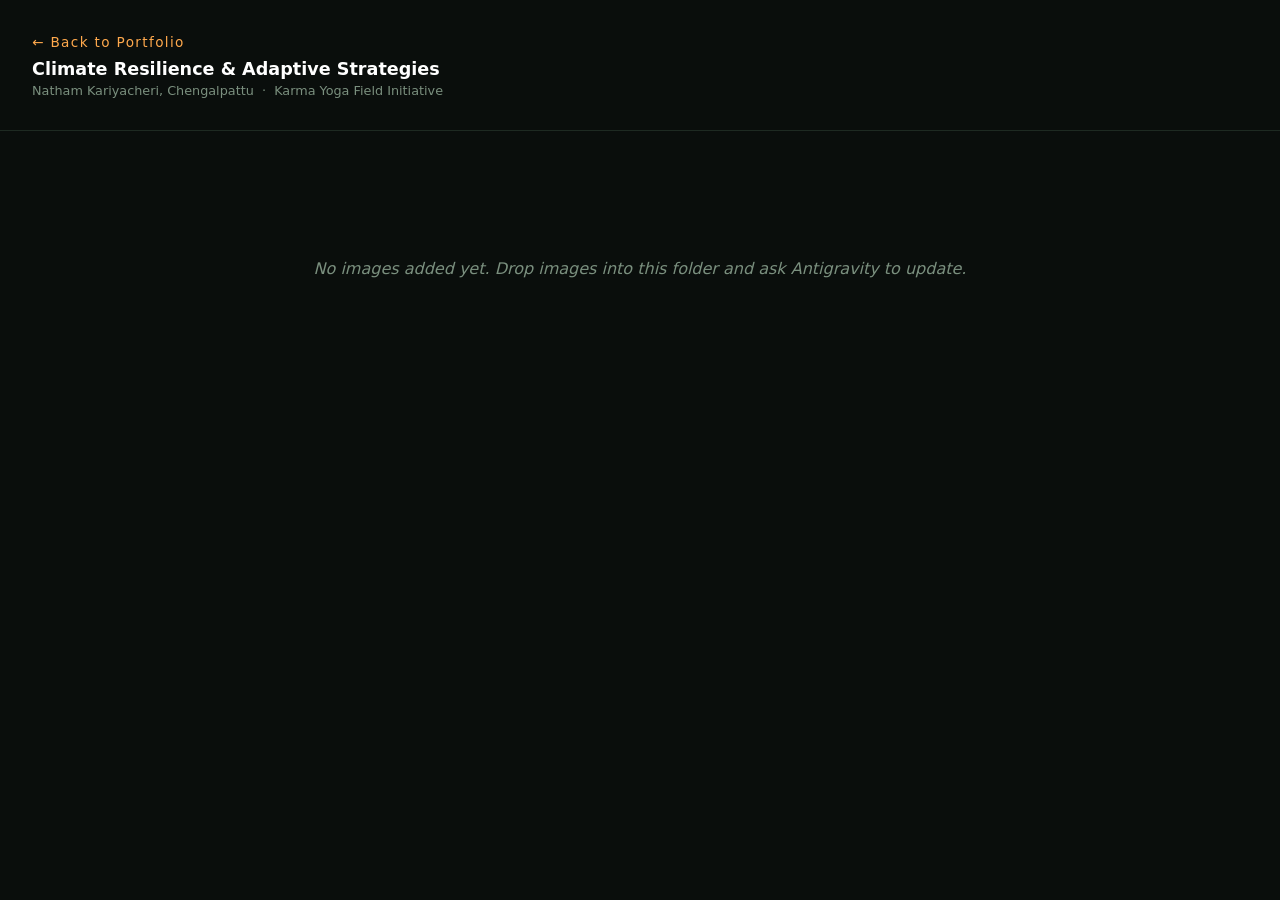
==== assets/img/projects/karma_yoga/index.html @ 390f8bc1 "Add Sustainability project: Climate Resilience + Karma Yoga image gallery page" ====
﻿<!doctype html>
<html lang="en">
<head>
<meta charset="utf-8">
<meta name="viewport" content="width=device-width,initial-scale=1">
<title>Karma Yoga — Field Images · Sri Saye Magesh N</title>
<style>
  *{box-sizing:border-box;margin:0;padding:0}
  body{background:#0A0E0C;color:#d4d8d5;font-family:system-ui,sans-serif;min-height:100vh}
  header{padding:2rem;border-bottom:1px solid #1e2a22}
  header a{color:#FFA94D;text-decoration:none;font-size:.85rem;letter-spacing:.1em}
  h1{font-size:1.1rem;margin-top:.5rem;color:#fff}
  p.sub{font-size:.8rem;color:#7a8f7e;margin-top:.25rem}
  #gallery{display:grid;grid-template-columns:repeat(auto-fill,minmax(260px,1fr));gap:1rem;padding:2rem}
  .img-card{border-radius:4px;overflow:hidden;border:1px solid #1e2a22;background:#111;cursor:pointer;transition:border-color .2s}
  .img-card:hover{border-color:#FFA94D}
  .img-card img{width:100%;aspect-ratio:4/3;object-fit:cover;display:block;filter:brightness(.9);transition:filter .3s}
  .img-card:hover img{filter:brightness(1)}
  .img-card span{display:block;padding:6px 10px;font-size:.72rem;letter-spacing:.08em;text-transform:uppercase;color:#7a8f7e}
  #empty{padding:4rem 2rem;text-align:center;color:#7a8f7e;font-style:italic}
  /* Lightbox */
  #lb{display:none;position:fixed;inset:0;background:rgba(0,0,0,.93);z-index:99;align-items:center;justify-content:center;flex-direction:column;gap:1rem}
  #lb.on{display:flex}
  #lb img{max-width:90vw;max-height:80vh;border-radius:3px}
  #lb p{color:#aaa;font-size:.8rem}
  #lb button{position:absolute;background:none;border:1px solid #333;color:#ccc;padding:.4rem .9rem;border-radius:3px;cursor:pointer;font-size:1.1rem}
  #lbClose{top:1rem;right:1rem}
  #lbPrev{left:1rem}
  #lbNext{right:1rem}
  #lbPrev,#lbNext{top:50%;transform:translateY(-50%)}
</style>
</head>
<body>
<header>
  <a href="../../../../../../index.html">← Back to Portfolio</a>
  <h1>Climate Resilience & Adaptive Strategies</h1>
  <p class="sub">Natham Kariyacheri, Chengalpattu &nbsp;·&nbsp; Karma Yoga Field Initiative</p>
</header>

<div id="gallery"></div>
<p id="empty" hidden>No images added yet. Drop images into this folder and ask Antigravity to update.</p>

<div id="lb">
  <button id="lbClose">&#10005;</button>
  <button id="lbPrev">&#8249;</button>
  <img id="lbImg" src="" alt="">
  <p id="lbCap"></p>
  <button id="lbNext">&#8250;</button>
</div>

<script>
// List of images — Antigravity updates this array when you add photos
var IMAGES = [
  /* { src: "filename.jpg", caption: "Description" } */
];

var gallery = document.getElementById('gallery');
var empty   = document.getElementById('empty');
var lb = document.getElementById('lb');
var lbImg = document.getElementById('lbImg');
var lbCap = document.getElementById('lbCap');
var at = 0;

if (!IMAGES.length) {
  empty.hidden = false;
} else {
  IMAGES.forEach(function(img, i) {
    var card = document.createElement('div');
    card.className = 'img-card';
    card.innerHTML = '<img src="' + img.src + '" alt="' + (img.caption||'') + '" loading="lazy"><span>' + (img.caption || img.src) + '</span>';
    card.addEventListener('click', function() { open(i); });
    gallery.appendChild(card);
  });
}

function open(i) {
  at = (i + IMAGES.length) % IMAGES.length;
  lbImg.src = IMAGES[at].src;
  lbCap.textContent = (IMAGES[at].caption || '') + '  ' + (at+1) + ' / ' + IMAGES.length;
  lb.classList.add('on');
  document.body.style.overflow = 'hidden';
}
function close() { lb.classList.remove('on'); document.body.style.overflow = ''; }

document.getElementById('lbClose').onclick = close;
document.getElementById('lbPrev').onclick = function() { open(at-1); };
document.getElementById('lbNext').onclick = function() { open(at+1); };
lb.addEventListener('click', function(e){ if(e.target===lb) close(); });
document.addEventListener('keydown', function(e){
  if(!lb.classList.contains('on')) return;
  if(e.key==='Escape') close();
  if(e.key==='ArrowLeft') open(at-1);
  if(e.key==='ArrowRight') open(at+1);
});
</script>
</body>
</html>
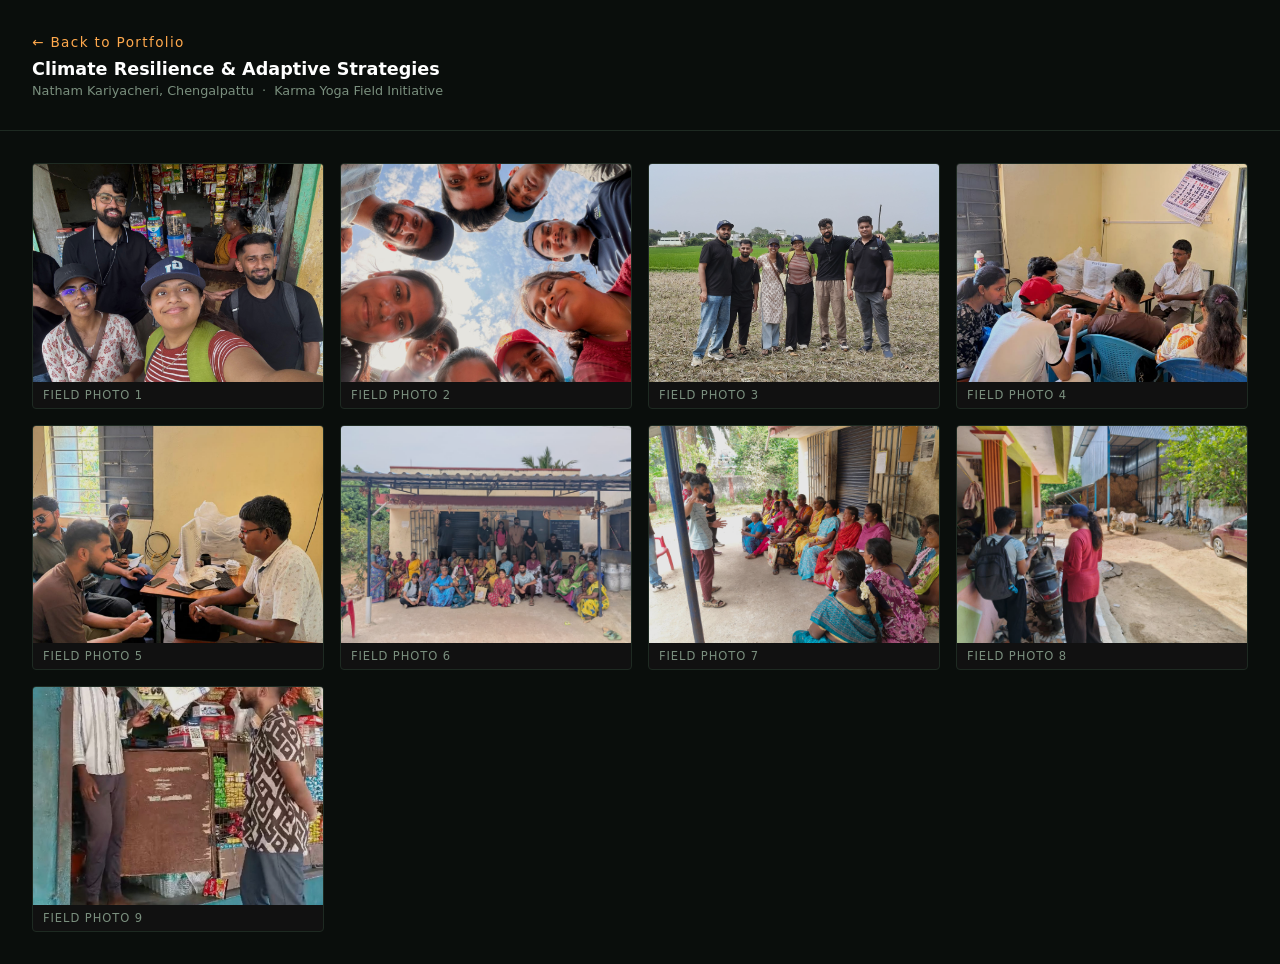
==== commit 7bc44e80: "Auto-update galleries with all user-added photos across Beyond the Desk and Karma Yoga" ====
--- a/assets/img/projects/karma_yoga/index.html
+++ b/assets/img/projects/karma_yoga/index.html
@@ -1,4 +1,4 @@
-﻿<!doctype html>
+<!doctype html>
 <html lang="en">
 <head>
 <meta charset="utf-8">
@@ -51,7 +51,15 @@
 <script>
 // List of images — Antigravity updates this array when you add photos
 var IMAGES = [
-  /* { src: "filename.jpg", caption: "Description" } */
+  { src: "ky_1.jpeg", caption: "Field Photo 1" },
+  { src: "ky_2.jpeg", caption: "Field Photo 2" },
+  { src: "ky_3.jpeg", caption: "Field Photo 3" },
+  { src: "ky_4.jpeg", caption: "Field Photo 4" },
+  { src: "ky_5.jpeg", caption: "Field Photo 5" },
+  { src: "ky_6.jpeg", caption: "Field Photo 6" },
+  { src: "ky_7.jpeg", caption: "Field Photo 7" },
+  { src: "ky_8.jpeg", caption: "Field Photo 8" },
+  { src: "ky_9.jpeg", caption: "Field Photo 9" }
 ];
 
 var gallery = document.getElementById('gallery');
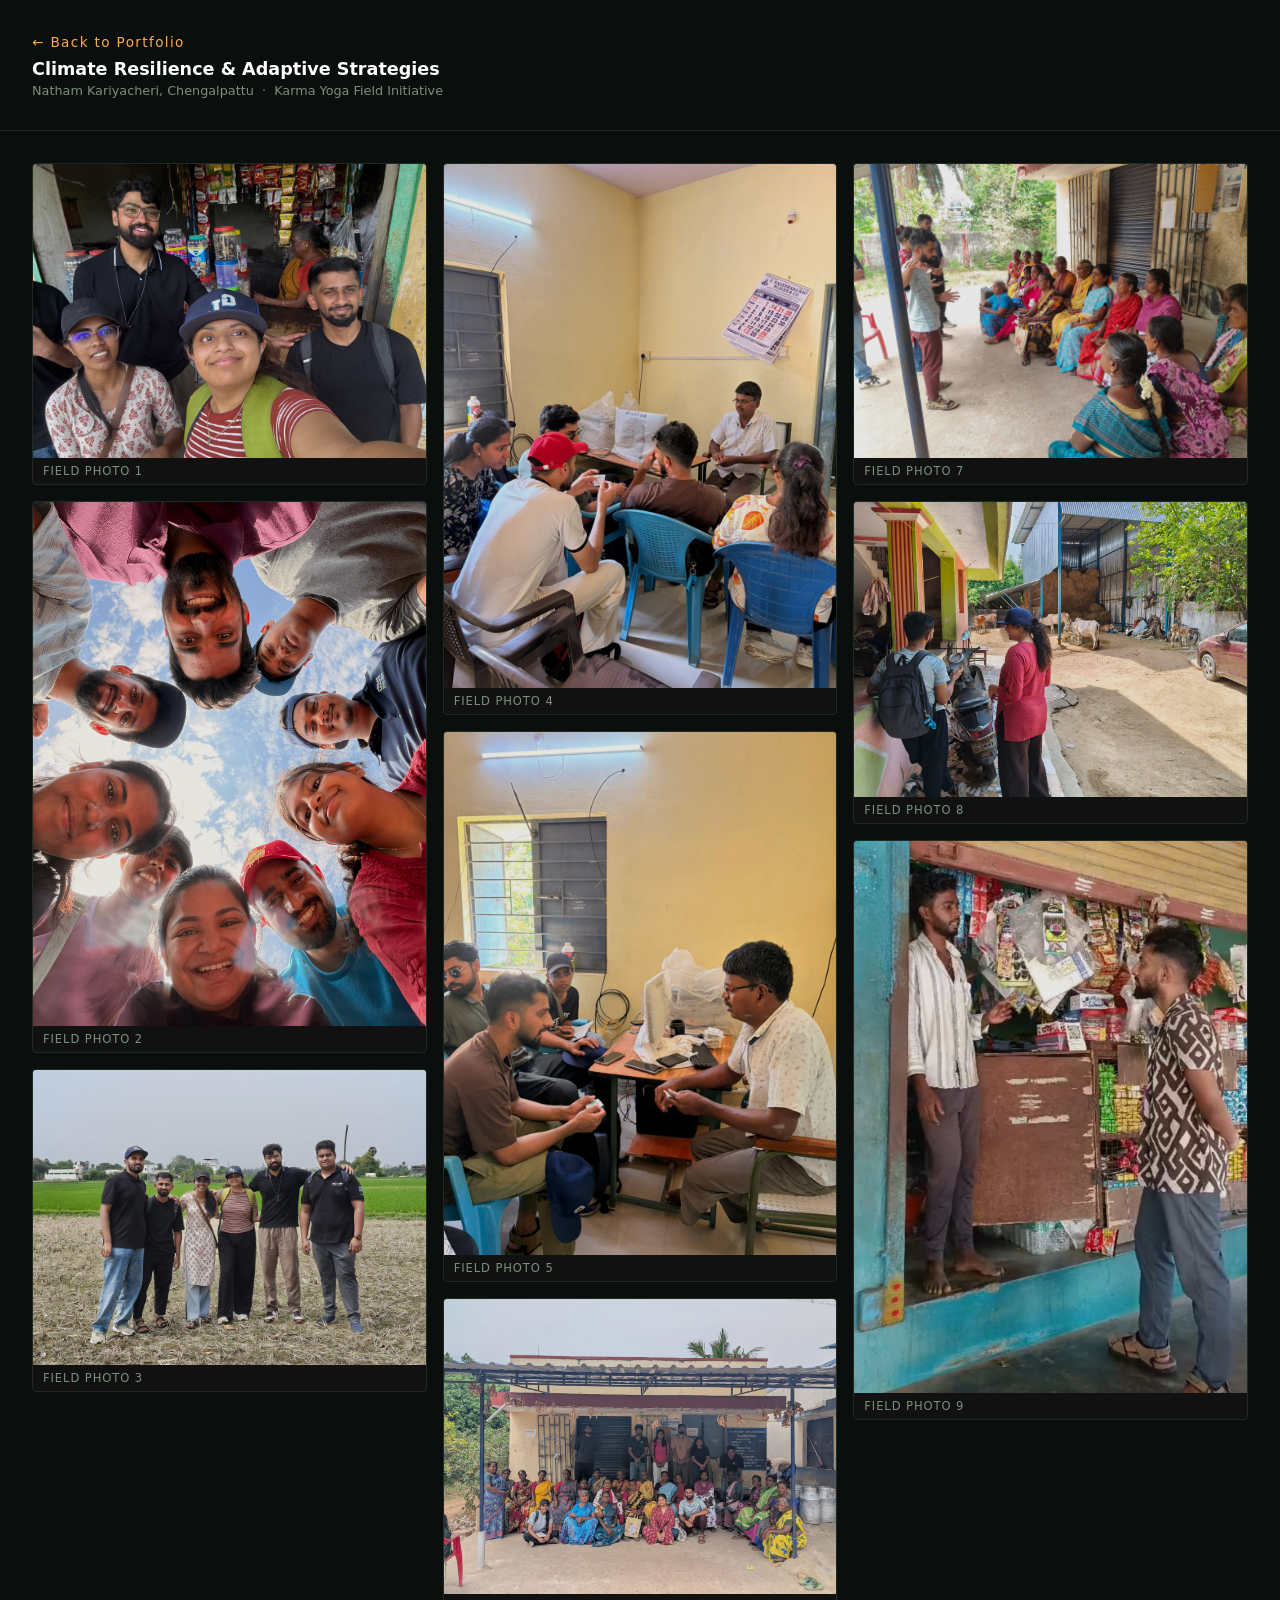
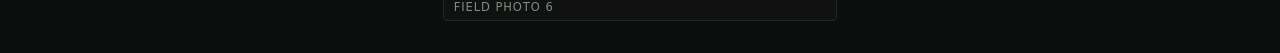
==== commit d8c17ab5: "Fix gallery layout: Switch to masonry columns to prevent image cropping" ====
--- a/assets/img/projects/karma_yoga/index.html
+++ b/assets/img/projects/karma_yoga/index.html
@@ -11,10 +11,10 @@
   header a{color:#FFA94D;text-decoration:none;font-size:.85rem;letter-spacing:.1em}
   h1{font-size:1.1rem;margin-top:.5rem;color:#fff}
   p.sub{font-size:.8rem;color:#7a8f7e;margin-top:.25rem}
-  #gallery{display:grid;grid-template-columns:repeat(auto-fill,minmax(260px,1fr));gap:1rem;padding:2rem}
-  .img-card{border-radius:4px;overflow:hidden;border:1px solid #1e2a22;background:#111;cursor:pointer;transition:border-color .2s}
+  #gallery{columns:3 260px;column-gap:1rem;padding:2rem}
+  .img-card{break-inside:avoid;-webkit-column-break-inside:avoid;margin-bottom:1rem;border-radius:4px;overflow:hidden;border:1px solid #1e2a22;background:#111;cursor:pointer;transition:border-color .2s}
   .img-card:hover{border-color:#FFA94D}
-  .img-card img{width:100%;aspect-ratio:4/3;object-fit:cover;display:block;filter:brightness(.9);transition:filter .3s}
+  .img-card img{width:100%;height:auto;display:block;filter:brightness(.9);transition:filter .3s}
   .img-card:hover img{filter:brightness(1)}
   .img-card span{display:block;padding:6px 10px;font-size:.72rem;letter-spacing:.08em;text-transform:uppercase;color:#7a8f7e}
   #empty{padding:4rem 2rem;text-align:center;color:#7a8f7e;font-style:italic}
@@ -51,15 +51,15 @@
 <script>
 // List of images — Antigravity updates this array when you add photos
 var IMAGES = [
-  { src: "ky_1.jpeg", caption: "Field Photo 1" },
-  { src: "ky_2.jpeg", caption: "Field Photo 2" },
-  { src: "ky_3.jpeg", caption: "Field Photo 3" },
-  { src: "ky_4.jpeg", caption: "Field Photo 4" },
-  { src: "ky_5.jpeg", caption: "Field Photo 5" },
-  { src: "ky_6.jpeg", caption: "Field Photo 6" },
-  { src: "ky_7.jpeg", caption: "Field Photo 7" },
-  { src: "ky_8.jpeg", caption: "Field Photo 8" },
-  { src: "ky_9.jpeg", caption: "Field Photo 9" }
+  { src: "ky_1.jpg", caption: "Field Photo 1" },
+  { src: "ky_2.jpg", caption: "Field Photo 2" },
+  { src: "ky_3.jpg", caption: "Field Photo 3" },
+  { src: "ky_4.jpg", caption: "Field Photo 4" },
+  { src: "ky_5.jpg", caption: "Field Photo 5" },
+  { src: "ky_6.jpg", caption: "Field Photo 6" },
+  { src: "ky_7.jpg", caption: "Field Photo 7" },
+  { src: "ky_8.jpg", caption: "Field Photo 8" },
+  { src: "ky_9.jpg", caption: "Field Photo 9" }
 ];
 
 var gallery = document.getElementById('gallery');
